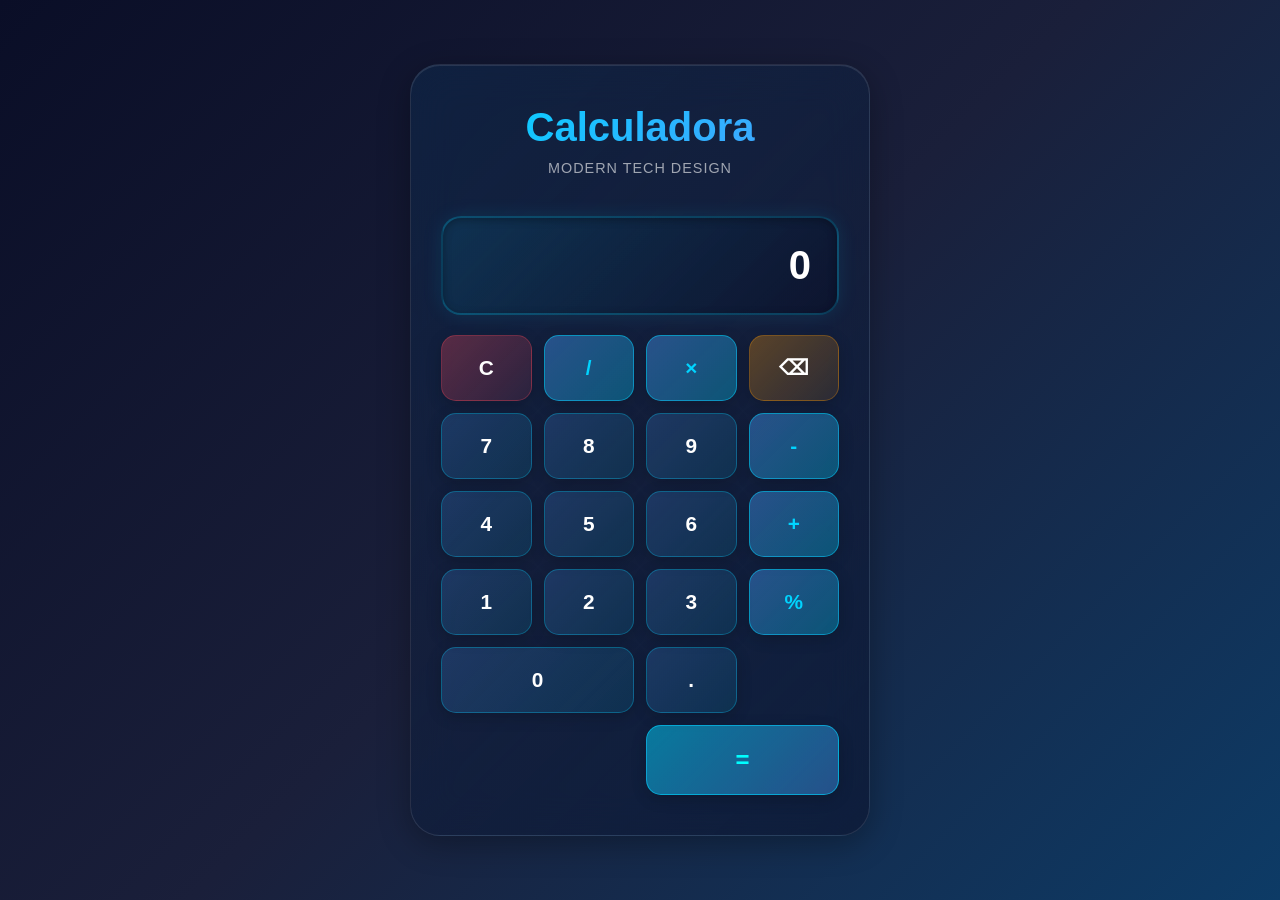
==== index.html @ 07bff548 "Add modern calculator with black and blue gradient design" ====
<!DOCTYPE html>
<html lang="pt-BR">
<head>
    <meta charset="UTF-8">
    <meta name="viewport" content="width=device-width, initial-scale=1.0">
    <title>Calculadora - Jpedro0joao0</title>
    <link rel="stylesheet" href="styles.css">
</head>
<body>
    <div class="container">
        <div class="calculator-wrapper">
            <div class="header">
                <h1>Calculadora</h1>
                <p>Modern Tech Design</p>
            </div>
            
            <div class="calculator">
                <div class="display">
                    <input type="text" id="display" placeholder="0" readonly>
                </div>
                
                <div class="buttons">
                    <button class="btn btn-clear" onclick="clearDisplay()">C</button>
                    <button class="btn btn-operator" onclick="appendOperator('/')">/</button>
                    <button class="btn btn-operator" onclick="appendOperator('*')">×</button>
                    <button class="btn btn-delete" onclick="deleteLast()">⌫</button>
                    
                    <button class="btn" onclick="appendNumber('7')">7</button>
                    <button class="btn" onclick="appendNumber('8')">8</button>
                    <button class="btn" onclick="appendNumber('9')">9</button>
                    <button class="btn btn-operator" onclick="appendOperator('-')">-</button>
                    
                    <button class="btn" onclick="appendNumber('4')">4</button>
                    <button class="btn" onclick="appendNumber('5')">5</button>
                    <button class="btn" onclick="appendNumber('6')">6</button>
                    <button class="btn btn-operator" onclick="appendOperator('+')">+</button>
                    
                    <button class="btn" onclick="appendNumber('1')">1</button>
                    <button class="btn" onclick="appendNumber('2')">2</button>
                    <button class="btn" onclick="appendNumber('3')">3</button>
                    <button class="btn btn-operator" onclick="appendOperator('%')">%</button>
                    
                    <button class="btn btn-zero" onclick="appendNumber('0')">0</button>
                    <button class="btn" onclick="appendNumber('.')">.</button>
                    <button class="btn btn-equals" onclick="calculate()">=</button>
                </div>
            </div>
        </div>
    </div>

    <script src="script.js"></script>
</body>
</html>
---- styles.css ----
* {
    margin: 0;
    padding: 0;
    box-sizing: border-box;
}

body {
    font-family: 'Segoe UI', Tahoma, Geneva, Verdana, sans-serif;
    background: linear-gradient(135deg, #0a0e27 0%, #1a1f3a 50%, #0d3b66 100%);
    min-height: 100vh;
    display: flex;
    justify-content: center;
    align-items: center;
    color: #fff;
}

.container {
    width: 100%;
    max-width: 500px;
    padding: 20px;
}

.calculator-wrapper {
    background: linear-gradient(135deg, rgba(13, 59, 102, 0.3) 0%, rgba(10, 14, 39, 0.5) 100%);
    backdrop-filter: blur(20px);
    border-radius: 30px;
    padding: 40px 30px;
    box-shadow: 
        0 8px 32px rgba(0, 0, 0, 0.3),
        inset 0 1px 0 rgba(255, 255, 255, 0.1);
    border: 1px solid rgba(255, 255, 255, 0.1);
}

.header {
    text-align: center;
    margin-bottom: 40px;
}

.header h1 {
    font-size: 2.5rem;
    background: linear-gradient(135deg, #00d4ff 0%, #4a9eff 100%);
    -webkit-background-clip: text;
    -webkit-text-fill-color: transparent;
    background-clip: text;
    margin-bottom: 10px;
    font-weight: 700;
}

.header p {
    color: rgba(255, 255, 255, 0.6);
    font-size: 0.9rem;
    letter-spacing: 1px;
    text-transform: uppercase;
}

.calculator {
    display: flex;
    flex-direction: column;
    gap: 20px;
}

.display {
    background: linear-gradient(135deg, rgba(0, 212, 255, 0.1) 0%, rgba(10, 14, 39, 0.6) 100%);
    border: 2px solid rgba(0, 212, 255, 0.2);
    border-radius: 20px;
    padding: 25px;
    box-shadow: 
        inset 0 2px 8px rgba(0, 0, 0, 0.3),
        0 0 20px rgba(0, 212, 255, 0.1);
}

#display {
    width: 100%;
    background: transparent;
    border: none;
    color: #fff;
    font-size: 2.5rem;
    text-align: right;
    font-weight: 600;
    outline: none;
    letter-spacing: 1px;
}

#display::placeholder {
    color: rgba(255, 255, 255, 0.3);
}

.buttons {
    display: grid;
    grid-template-columns: repeat(4, 1fr);
    gap: 12px;
}

.btn {
    padding: 20px;
    border: none;
    border-radius: 15px;
    font-size: 1.3rem;
    font-weight: 600;
    cursor: pointer;
    transition: all 0.3s ease;
    background: linear-gradient(135deg, rgba(74, 158, 255, 0.2) 0%, rgba(0, 212, 255, 0.1) 100%);
    color: #fff;
    border: 1px solid rgba(0, 212, 255, 0.3);
    box-shadow: 0 4px 15px rgba(0, 0, 0, 0.2);
    position: relative;
    overflow: hidden;
}

.btn::before {
    content: '';
    position: absolute;
    top: 0;
    left: -100%;
    width: 100%;
    height: 100%;
    background: linear-gradient(90deg, transparent, rgba(255, 255, 255, 0.2), transparent);
    transition: left 0.5s ease;
}

.btn:hover::before {
    left: 100%;
}

.btn:hover {
    background: linear-gradient(135deg, rgba(74, 158, 255, 0.4) 0%, rgba(0, 212, 255, 0.3) 100%);
    box-shadow: 
        0 6px 25px rgba(0, 212, 255, 0.3),
        inset 0 1px 0 rgba(255, 255, 255, 0.2);
    transform: translateY(-2px);
}

.btn:active {
    transform: translateY(0);
    box-shadow: 0 2px 10px rgba(0, 212, 255, 0.2);
}

.btn-clear {
    background: linear-gradient(135deg, rgba(255, 71, 87, 0.3) 0%, rgba(255, 71, 87, 0.1) 100%);
    border-color: rgba(255, 71, 87, 0.3);
    grid-column: 1 / 2;
}

.btn-clear:hover {
    background: linear-gradient(135deg, rgba(255, 71, 87, 0.5) 0%, rgba(255, 71, 87, 0.3) 100%);
    box-shadow: 0 6px 25px rgba(255, 71, 87, 0.3);
}

.btn-delete {
    background: linear-gradient(135deg, rgba(255, 152, 0, 0.3) 0%, rgba(255, 152, 0, 0.1) 100%);
    border-color: rgba(255, 152, 0, 0.3);
}

.btn-delete:hover {
    background: linear-gradient(135deg, rgba(255, 152, 0, 0.5) 0%, rgba(255, 152, 0, 0.3) 100%);
    box-shadow: 0 6px 25px rgba(255, 152, 0, 0.3);
}

.btn-operator {
    background: linear-gradient(135deg, rgba(74, 158, 255, 0.4) 0%, rgba(0, 212, 255, 0.3) 100%);
    border-color: rgba(0, 212, 255, 0.5);
    color: #00d4ff;
    font-weight: 700;
}

.btn-operator:hover {
    background: linear-gradient(135deg, rgba(74, 158, 255, 0.6) 0%, rgba(0, 212, 255, 0.5) 100%);
    box-shadow: 0 6px 25px rgba(0, 212, 255, 0.5);
}

.btn-zero {
    grid-column: 1 / 3;
}

.btn-equals {
    grid-column: 3 / 5;
    background: linear-gradient(135deg, rgba(0, 212, 255, 0.5) 0%, rgba(74, 158, 255, 0.4) 100%);
    border-color: rgba(0, 212, 255, 0.6);
    color: #00ffff;
    font-weight: 700;
    font-size: 1.5rem;
}

.btn-equals:hover {
    background: linear-gradient(135deg, rgba(0, 212, 255, 0.7) 0%, rgba(74, 158, 255, 0.6) 100%);
    box-shadow: 
        0 6px 30px rgba(0, 212, 255, 0.5),
        0 0 20px rgba(0, 212, 255, 0.3);
}

@media (max-width: 480px) {
    .calculator-wrapper {
        padding: 30px 20px;
    }

    .header h1 {
        font-size: 2rem;
    }

    #display {
        font-size: 2rem;
    }

    .btn {
        padding: 18px;
        font-size: 1.1rem;
    }

    .buttons {
        gap: 10px;
    }
}
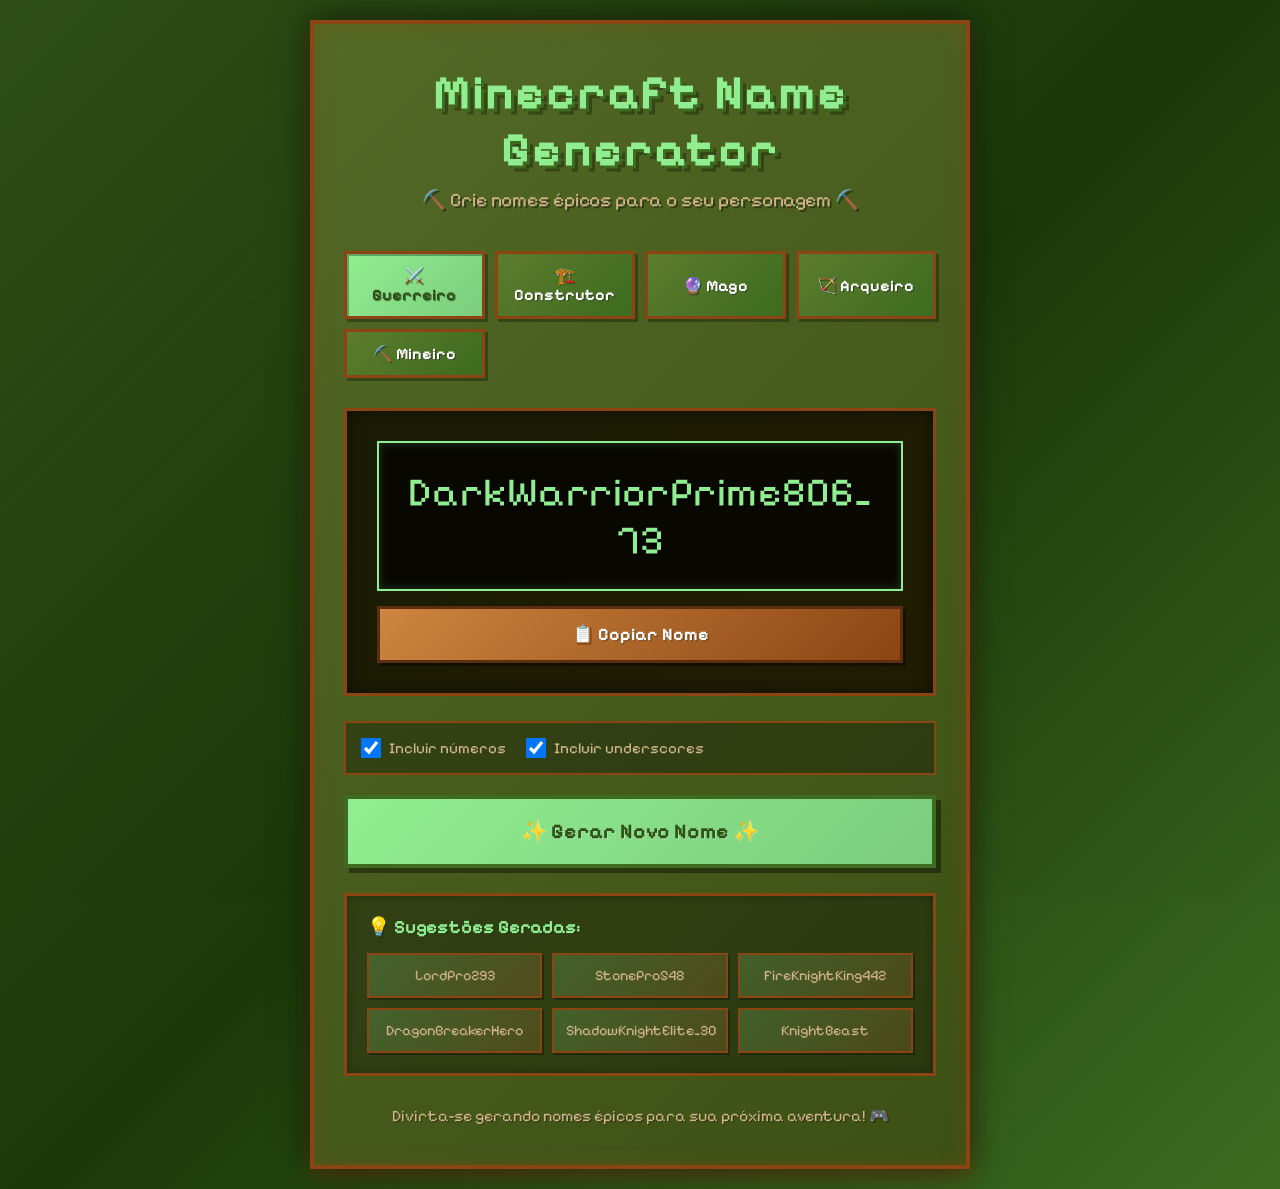
==== commit 15a8ea6b: "Replace index.html with Minecraft name generator" ====
--- a/index.html
+++ b/index.html
@@ -3,51 +3,63 @@
 <head>
     <meta charset="UTF-8">
     <meta name="viewport" content="width=device-width, initial-scale=1.0">
-    <title>Calculadora - Jpedro0joao0</title>
-    <link rel="stylesheet" href="styles.css">
+    <title>Minecraft Name Generator - Gerador de Nomes</title>
+    <link href="https://fonts.googleapis.com/css2?family=Pixelify+Sans:wght@400;700&display=swap" rel="stylesheet">
+    <link rel="stylesheet" href="mine-styles.css">
 </head>
 <body>
+    <div class="minecraft-bg"></div>
+    
     <div class="container">
-        <div class="calculator-wrapper">
+        <div class="wrapper">
             <div class="header">
-                <h1>Calculadora</h1>
-                <p>Modern Tech Design</p>
+                <h1>Minecraft Name Generator</h1>
+                <p>⛏️ Crie nomes épicos para o seu personagem ⛏️</p>
             </div>
-            
-            <div class="calculator">
-                <div class="display">
-                    <input type="text" id="display" placeholder="0" readonly>
+
+            <div class="generator-box">
+                <div class="category-selector">
+                    <button class="category-btn active" onclick="selectCategory('warrior')">⚔️ Guerreiro</button>
+                    <button class="category-btn" onclick="selectCategory('builder')">🏗️ Construtor</button>
+                    <button class="category-btn" onclick="selectCategory('mage')">🔮 Mago</button>
+                    <button class="category-btn" onclick="selectCategory('ranger')">🏹 Arqueiro</button>
+                    <button class="category-btn" onclick="selectCategory('miner')">⛏️ Mineiro</button>
                 </div>
-                
-                <div class="buttons">
-                    <button class="btn btn-clear" onclick="clearDisplay()">C</button>
-                    <button class="btn btn-operator" onclick="appendOperator('/')">/</button>
-                    <button class="btn btn-operator" onclick="appendOperator('*')">×</button>
-                    <button class="btn btn-delete" onclick="deleteLast()">⌫</button>
-                    
-                    <button class="btn" onclick="appendNumber('7')">7</button>
-                    <button class="btn" onclick="appendNumber('8')">8</button>
-                    <button class="btn" onclick="appendNumber('9')">9</button>
-                    <button class="btn btn-operator" onclick="appendOperator('-')">-</button>
-                    
-                    <button class="btn" onclick="appendNumber('4')">4</button>
-                    <button class="btn" onclick="appendNumber('5')">5</button>
-                    <button class="btn" onclick="appendNumber('6')">6</button>
-                    <button class="btn btn-operator" onclick="appendOperator('+')">+</button>
-                    
-                    <button class="btn" onclick="appendNumber('1')">1</button>
-                    <button class="btn" onclick="appendNumber('2')">2</button>
-                    <button class="btn" onclick="appendNumber('3')">3</button>
-                    <button class="btn btn-operator" onclick="appendOperator('%')">%</button>
-                    
-                    <button class="btn btn-zero" onclick="appendNumber('0')">0</button>
-                    <button class="btn" onclick="appendNumber('.')">.</button>
-                    <button class="btn btn-equals" onclick="calculate()">=</button>
+
+                <div class="display-box">
+                    <div class="name-display">
+                        <span id="generated-name">CreeperSlayer</span>
+                    </div>
+                    <button class="copy-btn" onclick="copyName()">📋 Copiar Nome</button>
                 </div>
+
+                <div class="generator-controls">
+                    <label>
+                        <input type="checkbox" id="include-numbers" checked>
+                        Incluir números
+                    </label>
+                    <label>
+                        <input type="checkbox" id="include-underscores" checked>
+                        Incluir underscores
+                    </label>
+                </div>
+
+                <button class="generate-btn" onclick="generateName()">
+                    ✨ Gerar Novo Nome ✨
+                </button>
+
+                <div class="suggestions">
+                    <h3>💡 Sugestões Geradas:</h3>
+                    <div id="suggestions-list" class="suggestions-list"></div>
+                </div>
+            </div>
+
+            <div class="footer">
+                <p>Divirta-se gerando nomes épicos para sua próxima aventura! 🎮</p>
             </div>
         </div>
     </div>
 
-    <script src="script.js"></script>
+    <script src="mine-script.js"></script>
 </body>
-</html>+</html>
--- a/mine-styles.css
+++ b/mine-styles.css
@@ -0,0 +1,292 @@
+@import url('https://fonts.googleapis.com/css2?family=Pixelify+Sans:wght@400;700&display=swap');
+
+* {
+    margin: 0;
+    padding: 0;
+    box-sizing: border-box;
+}
+
+body {
+    font-family: 'Pixelify Sans', cursive;
+    background: linear-gradient(135deg, #2d5016 0%, #1a3a0a 50%, #3d6b1f 100%);
+    min-height: 100vh;
+    display: flex;
+    justify-content: center;
+    align-items: center;
+    color: #fff;
+    position: relative;
+    overflow-x: hidden;
+}
+
+.minecraft-bg {
+    position: fixed;
+    top: 0;
+    left: 0;
+    width: 100%;
+    height: 100%;
+    background: repeating-linear-gradient(
+        0deg,
+        rgba(0, 0, 0, 0.03) 0px,
+        rgba(0, 0, 0, 0.03) 1px,
+        transparent 1px,
+        transparent 2px
+    );
+    pointer-events: none;
+    z-index: 1;
+}
+
+.container {
+    width: 100%;
+    max-width: 700px;
+    padding: 20px;
+    position: relative;
+    z-index: 2;
+}
+
+.wrapper {
+    background: linear-gradient(135deg, rgba(77, 109, 40, 0.9) 0%, rgba(59, 82, 20, 0.95) 100%);
+    border: 4px solid #8B4513;
+    border-radius: 0;
+    padding: 40px 30px;
+    box-shadow: 
+        0 0 30px rgba(0, 0, 0, 0.6),
+        inset 0 0 20px rgba(139, 69, 19, 0.3),
+        0 8px 16px rgba(139, 69, 19, 0.5);
+    position: relative;
+}
+
+.wrapper::before {
+    content: '';
+    position: absolute;
+    top: -4px;
+    left: -4px;
+    right: -4px;
+    bottom: -4px;
+    background: linear-gradient(135deg, #8B4513 0%, #5C2E0F 100%);
+    z-index: -1;
+}
+
+.header {
+    text-align: center;
+    margin-bottom: 40px;
+    text-shadow: 3px 3px 0px rgba(0, 0, 0, 0.5);
+}
+
+.header h1 {
+    font-size: 3rem;
+    color: #90EE90;
+    text-shadow: 3px 3px 0px #3d6b1f, 6px 6px 0px rgba(0, 0, 0, 0.3);
+    margin-bottom: 10px;
+    letter-spacing: 2px;
+}
+
+.header p {
+    font-size: 1.2rem;
+    color: #D2B48C;
+    text-shadow: 2px 2px 0px rgba(0, 0, 0, 0.4);
+}
+
+.category-selector {
+    display: grid;
+    grid-template-columns: repeat(auto-fit, minmax(120px, 1fr));
+    gap: 10px;
+    margin-bottom: 30px;
+}
+
+.category-btn {
+    padding: 12px 15px;
+    border: 3px solid #8B4513;
+    background: linear-gradient(135deg, #5C7C2E 0%, #3d6b1f 100%);
+    color: #fff;
+    font-family: 'Pixelify Sans', cursive;
+    font-size: 1rem;
+    font-weight: 700;
+    cursor: pointer;
+    transition: all 0.2s ease;
+    text-shadow: 1px 1px 0px rgba(0, 0, 0, 0.4);
+    box-shadow: 3px 3px 0px rgba(0, 0, 0, 0.3);
+}
+
+.category-btn:hover {
+    background: linear-gradient(135deg, #90EE90 0%, #7CCD7C 100%);
+    color: #2d5016;
+    transform: translateY(-2px);
+    box-shadow: 4px 4px 0px rgba(0, 0, 0, 0.4);
+}
+
+.category-btn.active {
+    background: linear-gradient(135deg, #90EE90 0%, #7CCD7C 100%);
+    color: #2d5016;
+    box-shadow: inset 2px 2px 0px rgba(0, 0, 0, 0.3), 3px 3px 0px rgba(0, 0, 0, 0.3);
+}
+
+.display-box {
+    background: linear-gradient(135deg, rgba(20, 20, 0, 0.9) 0%, rgba(30, 25, 0, 0.95) 100%);
+    border: 3px solid #8B4513;
+    border-radius: 0;
+    padding: 30px;
+    margin-bottom: 25px;
+    box-shadow: inset 0 0 15px rgba(0, 0, 0, 0.5);
+}
+
+.name-display {
+    background: rgba(0, 0, 0, 0.7);
+    border: 2px solid #90EE90;
+    padding: 25px;
+    margin-bottom: 15px;
+    text-align: center;
+    min-height: 80px;
+    display: flex;
+    align-items: center;
+    justify-content: center;
+    box-shadow: inset 0 0 10px rgba(144, 238, 144, 0.2);
+}
+
+#generated-name {
+    font-size: 2.5rem;
+    color: #90EE90;
+    text-shadow: 2px 2px 0px rgba(0, 0, 0, 0.8);
+    letter-spacing: 1px;
+    word-break: break-all;
+}
+
+.copy-btn {
+    width: 100%;
+    padding: 15px;
+    background: linear-gradient(135deg, #CD853F 0%, #8B4513 100%);
+    color: #fff;
+    border: 3px solid #5C2E0F;
+    font-family: 'Pixelify Sans', cursive;
+    font-size: 1.1rem;
+    font-weight: 700;
+    cursor: pointer;
+    transition: all 0.2s ease;
+    text-shadow: 1px 1px 0px rgba(0, 0, 0, 0.4);
+    box-shadow: 3px 3px 0px rgba(0, 0, 0, 0.4);
+}
+
+.copy-btn:hover {
+    background: linear-gradient(135deg, #DEB887 0%, #CD853F 100%);
+    transform: translateY(-2px);
+    box-shadow: 4px 4px 0px rgba(0, 0, 0, 0.5);
+}
+
+.copy-btn:active {
+    transform: translateY(0);
+    box-shadow: 1px 1px 0px rgba(0, 0, 0, 0.4);
+}
+
+.generator-controls {
+    background: rgba(0, 0, 0, 0.3);
+    border: 2px solid #8B4513;
+    padding: 15px;
+    margin-bottom: 20px;
+    display: flex;
+    gap: 20px;
+    flex-wrap: wrap;
+}
+
+.generator-controls label {
+    display: flex;
+    align-items: center;
+    gap: 8px;
+    cursor: pointer;
+    font-size: 0.95rem;
+    color: #D2B48C;
+}
+
+.generator-controls input[type="checkbox"] {
+    width: 20px;
+    height: 20px;
+    cursor: pointer;
+}
+
+.generate-btn {
+    width: 100%;
+    padding: 20px;
+    background: linear-gradient(135deg, #90EE90 0%, #7CCD7C 100%);
+    color: #2d5016;
+    border: 4px solid #3d6b1f;
+    font-family: 'Pixelify Sans', cursive;
+    font-size: 1.3rem;
+    font-weight: 700;
+    cursor: pointer;
+    transition: all 0.2s ease;
+    text-shadow: 1px 1px 0px rgba(255, 255, 255, 0.3);
+    box-shadow: 5px 5px 0px rgba(0, 0, 0, 0.4);
+    margin-bottom: 25px;
+}
+
+.generate-btn:hover {
+    background: linear-gradient(135deg, #ADFF2F 0%, #90EE90 100%);
+    transform: translateY(-3px);
+    box-shadow: 6px 6px 0px rgba(0, 0, 0, 0.5);
+}
+
+.generate-btn:active {
+    transform: translateY(0);
+    box-shadow: 2px 2px 0px rgba(0, 0, 0, 0.4);
+}
+
+.suggestions {
+    background: rgba(0, 0, 0, 0.3);
+    border: 3px solid #8B4513;
+    padding: 20px;
+    box-shadow: inset 0 0 10px rgba(0, 0, 0, 0.3);
+}
+
+.suggestions h3 {
+    color: #90EE90;
+    margin-bottom: 15px;
+    text-shadow: 1px 1px 0px rgba(0, 0, 0, 0.4);
+}
+
+.suggestions-list {
+    display: grid;
+    grid-template-columns: repeat(auto-fit, minmax(140px, 1fr));
+    gap: 10px;
+}
+
+.suggestion-item {
+    background: linear-gradient(135deg, rgba(144, 238, 144, 0.2) 0%, rgba(205, 133, 63, 0.2) 100%);
+    border: 2px solid #8B4513;
+    padding: 12px;
+    text-align: center;
+    cursor: pointer;
+    transition: all 0.2s ease;
+    color: #D2B48C;
+    font-size: 0.9rem;
+    box-shadow: 2px 2px 0px rgba(0, 0, 0, 0.3);
+}
+
+.suggestion-item:hover {
+    background: linear-gradient(135deg, #90EE90 0%, #7CCD7C 100%);
+    color: #2d5016;
+    transform: translateY(-2px);
+    box-shadow: 3px 3px 0px rgba(0, 0, 0, 0.4);
+}
+
+.footer {
+    text-align: center;
+    margin-top: 30px;
+    color: #D2B48C;
+    text-shadow: 1px 1px 0px rgba(0, 0, 0, 0.4);
+}
+
+@media (max-width: 600px) {
+    .header h1 {
+        font-size: 2rem;
+    }
+
+    #generated-name {
+        font-size: 1.8rem;
+    }
+
+    .category-selector {
+        grid-template-columns: repeat(2, 1fr);
+    }
+
+    .wrapper {
+        padding: 25px 15px;
+    }
+}
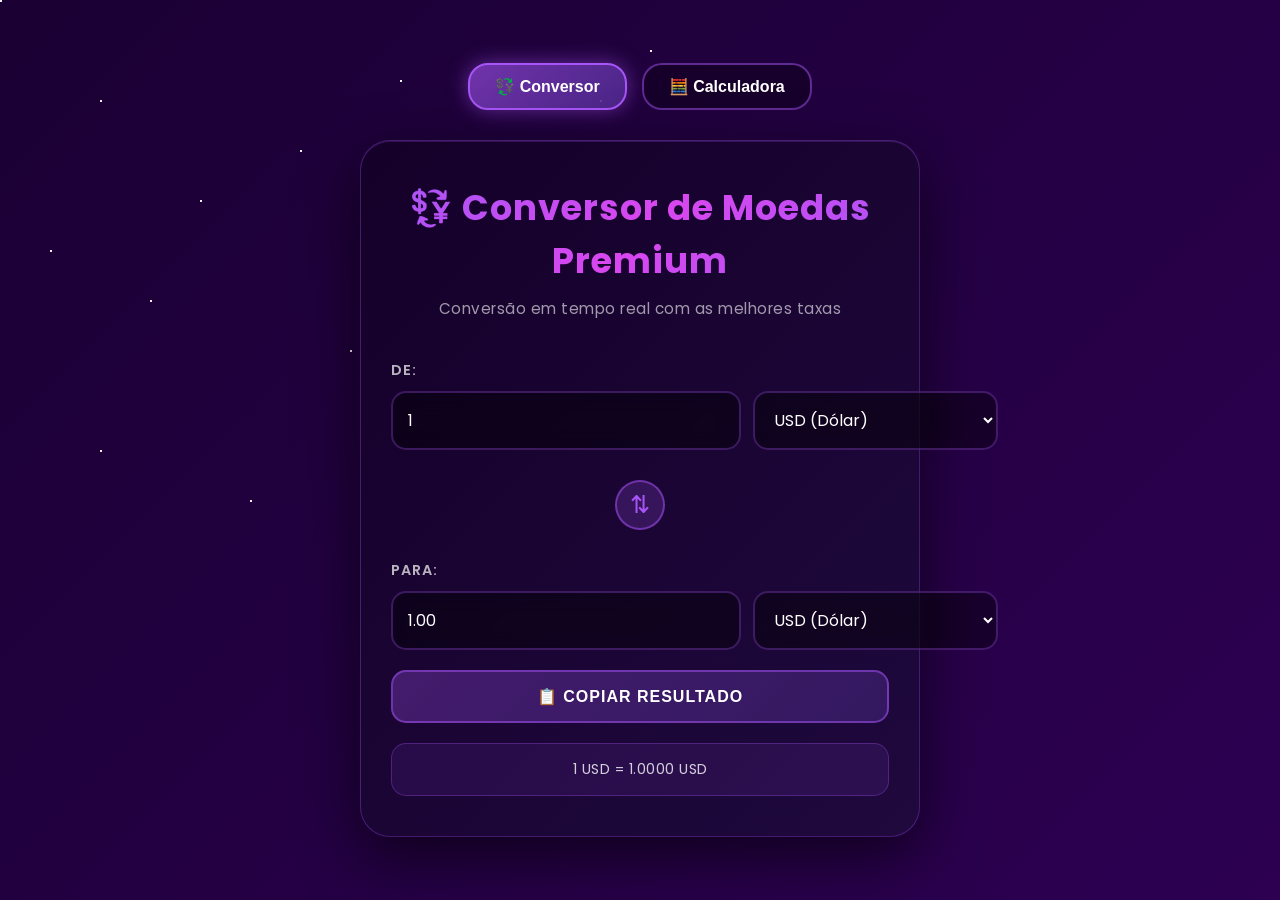
==== commit 5094b6f3: "🔄 ATUALIZAR SITE COMPLETO: Conversor de Moedas + Calculadora (Remover Minecraft)" ====
--- a/index.html
+++ b/index.html
@@ -3,63 +3,126 @@
 <head>
     <meta charset="UTF-8">
     <meta name="viewport" content="width=device-width, initial-scale=1.0">
-    <title>Minecraft Name Generator - Gerador de Nomes</title>
-    <link href="https://fonts.googleapis.com/css2?family=Pixelify+Sans:wght@400;700&display=swap" rel="stylesheet">
-    <link rel="stylesheet" href="mine-styles.css">
+    <title>Conversor de Moedas & Calculadora Premium</title>
+    <link href="https://fonts.googleapis.com/css2?family=Poppins:wght@300;400;600;700&display=swap" rel="stylesheet">
+    <link rel="stylesheet" href="styles.css">
 </head>
 <body>
-    <div class="minecraft-bg"></div>
+    <div class="stars"></div>
     
     <div class="container">
-        <div class="wrapper">
-            <div class="header">
-                <h1>Minecraft Name Generator</h1>
-                <p>⛏️ Crie nomes épicos para o seu personagem ⛏️</p>
-            </div>
+        <!-- NAV TABS -->
+        <div class="nav-tabs">
+            <button class="tab-btn active" onclick="switchTab('converter')">💱 Conversor</button>
+            <button class="tab-btn" onclick="switchTab('calculator')">🧮 Calculadora</button>
+        </div>
 
-            <div class="generator-box">
-                <div class="category-selector">
-                    <button class="category-btn active" onclick="selectCategory('warrior')">⚔️ Guerreiro</button>
-                    <button class="category-btn" onclick="selectCategory('builder')">🏗️ Construtor</button>
-                    <button class="category-btn" onclick="selectCategory('mage')">🔮 Mago</button>
-                    <button class="category-btn" onclick="selectCategory('ranger')">🏹 Arqueiro</button>
-                    <button class="category-btn" onclick="selectCategory('miner')">⛏️ Mineiro</button>
+        <!-- CONVERSOR DE MOEDAS -->
+        <div id="converter" class="tab-content active">
+            <div class="wrapper">
+                <div class="header">
+                    <h1>💱 Conversor de Moedas Premium</h1>
+                    <p>Conversão em tempo real com as melhores taxas</p>
                 </div>
 
-                <div class="display-box">
-                    <div class="name-display">
-                        <span id="generated-name">CreeperSlayer</span>
+                <div class="converter-box">
+                    <div class="input-group">
+                        <label>De:</label>
+                        <div class="input-row">
+                            <input type="number" id="amount" placeholder="1000" value="1" min="0">
+                            <select id="from-currency" onchange="updateConversion()">
+                                <option value="USD">USD (Dólar)</option>
+                                <option value="EUR">EUR (Euro)</option>
+                                <option value="GBP">GBP (Libra)</option>
+                                <option value="JPY">JPY (Iene)</option>
+                                <option value="AUD">AUD (Dólar Australiano)</option>
+                                <option value="CAD">CAD (Dólar Canadense)</option>
+                                <option value="CHF">CHF (Franco Suíço)</option>
+                                <option value="CNY">CNY (Yuan Chinês)</option>
+                                <option value="INR">INR (Rúpia Indiana)</option>
+                                <option value="MXN">MXN (Peso Mexicano)</option>
+                            </select>
+                        </div>
                     </div>
-                    <button class="copy-btn" onclick="copyName()">📋 Copiar Nome</button>
+
+                    <button class="swap-btn" onclick="swapCurrencies()">⇅</button>
+
+                    <div class="input-group">
+                        <label>Para:</label>
+                        <div class="input-row">
+                            <input type="number" id="result" placeholder="0" readonly>
+                            <select id="to-currency" onchange="updateConversion()">
+                                <option value="USD">USD (Dólar)</option>
+                                <option value="EUR">EUR (Euro)</option>
+                                <option value="GBP">GBP (Libra)</option>
+                                <option value="JPY">JPY (Iene)</option>
+                                <option value="AUD">AUD (Dólar Australiano)</option>
+                                <option value="CAD">CAD (Dólar Canadense)</option>
+                                <option value="CHF">CHF (Franco Suíço)</option>
+                                <option value="CNY">CNY (Yuan Chinês)</option>
+                                <option value="INR">INR (Rúpia Indiana)</option>
+                                <option value="MXN">MXN (Peso Mexicano)</option>
+                            </select>
+                        </div>
+                    </div>
+
+                    <button class="action-btn" onclick="copyResult()">📋 Copiar Resultado</button>
+                    
+                    <div class="exchange-info">
+                        <p id="exchange-rate">Taxa de câmbio será carregada...</p>
+                    </div>
+                </div>
+            </div>
+        </div>
+
+        <!-- CALCULADORA -->
+        <div id="calculator" class="tab-content">
+            <div class="wrapper">
+                <div class="header">
+                    <h1>🧮 Calculadora Científica</h1>
+                    <p>Cálculos precisos com interface elegante</p>
                 </div>
 
-                <div class="generator-controls">
-                    <label>
-                        <input type="checkbox" id="include-numbers" checked>
-                        Incluir números
-                    </label>
-                    <label>
-                        <input type="checkbox" id="include-underscores" checked>
-                        Incluir underscores
-                    </label>
+                <div class="calculator-wrapper">
+                    <div class="display">
+                        <input type="text" id="display" placeholder="0" readonly>
+                    </div>
+
+                    <div class="buttons">
+                        <!-- Row 1 -->
+                        <button class="btn btn-clear" onclick="clearDisplay()">AC</button>
+                        <button class="btn btn-operator" onclick="appendOperator('/')">÷</button>
+                        <button class="btn btn-operator" onclick="appendOperator('*')">×</button>
+                        <button class="btn btn-delete" onclick="deleteLast()">⌫</button>
+
+                        <!-- Row 2 -->
+                        <button class="btn" onclick="appendNumber('7')">7</button>
+                        <button class="btn" onclick="appendNumber('8')">8</button>
+                        <button class="btn" onclick="appendNumber('9')">9</button>
+                        <button class="btn btn-operator" onclick="appendOperator('-')">−</button>
+
+                        <!-- Row 3 -->
+                        <button class="btn" onclick="appendNumber('4')">4</button>
+                        <button class="btn" onclick="appendNumber('5')">5</button>
+                        <button class="btn" onclick="appendNumber('6')">6</button>
+                        <button class="btn btn-operator" onclick="appendOperator('+')">+</button>
+
+                        <!-- Row 4 -->
+                        <button class="btn" onclick="appendNumber('1')">1</button>
+                        <button class="btn" onclick="appendNumber('2')">2</button>
+                        <button class="btn" onclick="appendNumber('3')">3</button>
+                        <button class="btn btn-operator" onclick="appendOperator('%')">%</button>
+
+                        <!-- Row 5 -->
+                        <button class="btn btn-zero" onclick="appendNumber('0')">0</button>
+                        <button class="btn" onclick="appendNumber('.')">.</button>
+                        <button class="btn btn-equals" onclick="calculate()">=</button>
+                    </div>
                 </div>
-
-                <button class="generate-btn" onclick="generateName()">
-                    ✨ Gerar Novo Nome ✨
-                </button>
-
-                <div class="suggestions">
-                    <h3>💡 Sugestões Geradas:</h3>
-                    <div id="suggestions-list" class="suggestions-list"></div>
-                </div>
-            </div>
-
-            <div class="footer">
-                <p>Divirta-se gerando nomes épicos para sua próxima aventura! 🎮</p>
             </div>
         </div>
     </div>
 
-    <script src="mine-script.js"></script>
+    <script src="script.js"></script>
 </body>
-</html>
+</html>
--- a/styles.css
+++ b/styles.css
@@ -0,0 +1,448 @@
+* {
+    margin: 0;
+    padding: 0;
+    box-sizing: border-box;
+}
+
+body {
+    font-family: 'Poppins', sans-serif;
+    background: linear-gradient(135deg, #1a0033 0%, #2d0052 25%, #1a0033 50%, #0d001a 75%, #1a0033 100%);
+    background-size: 400% 400%;
+    animation: gradientShift 15s ease infinite;
+    min-height: 100vh;
+    display: flex;
+    justify-content: center;
+    align-items: center;
+    color: #fff;
+    position: relative;
+    overflow-x: hidden;
+}
+
+@keyframes gradientShift {
+    0% { background-position: 0% 50%; }
+    50% { background-position: 100% 50%; }
+    100% { background-position: 0% 50%; }
+}
+
+/* STARS BACKGROUND */
+.stars {
+    position: fixed;
+    top: 0;
+    left: 0;
+    width: 100%;
+    height: 100%;
+    pointer-events: none;
+    z-index: 0;
+}
+
+.stars::before,
+.stars::after {
+    content: '';
+    position: absolute;
+    width: 2px;
+    height: 2px;
+    background: #fff;
+    border-radius: 50%;
+    box-shadow: 
+        100px 100px #fff, 200px 200px #fff, 300px 150px #fff,
+        400px 80px #fff, 150px 300px #fff, 350px 350px #fff,
+        500px 200px #fff, 450px 400px #fff, 50px 250px #fff,
+        600px 100px #fff, 100px 450px #fff, 550px 450px #fff,
+        700px 300px #fff, 250px 500px #fff, 650px 50px #fff;
+    animation: twinkle 3s infinite;
+}
+
+@keyframes twinkle {
+    0%, 100% { opacity: 0.3; }
+    50% { opacity: 1; }
+}
+
+.container {
+    width: 100%;
+    max-width: 600px;
+    padding: 20px;
+    position: relative;
+    z-index: 1;
+}
+
+/* NAV TABS */
+.nav-tabs {
+    display: flex;
+    gap: 15px;
+    margin-bottom: 30px;
+    justify-content: center;
+}
+
+.tab-btn {
+    padding: 12px 25px;
+    border: 2px solid rgba(168, 85, 247, 0.5);
+    background: rgba(0, 0, 0, 0.3);
+    color: #fff;
+    border-radius: 20px;
+    font-size: 1rem;
+    font-weight: 600;
+    cursor: pointer;
+    transition: all 0.4s ease;
+    backdrop-filter: blur(10px);
+}
+
+.tab-btn:hover {
+    border-color: rgba(168, 85, 247, 1);
+    background: rgba(168, 85, 247, 0.2);
+    transform: translateY(-2px);
+}
+
+.tab-btn.active {
+    background: linear-gradient(135deg, rgba(168, 85, 247, 0.6) 0%, rgba(139, 92, 246, 0.4) 100%);
+    border-color: #a855f7;
+    box-shadow: 0 0 20px rgba(168, 85, 247, 0.5);
+}
+
+/* TAB CONTENT */
+.tab-content {
+    display: none;
+    animation: fadeIn 0.5s ease;
+}
+
+.tab-content.active {
+    display: block;
+}
+
+@keyframes fadeIn {
+    from { opacity: 0; transform: translateY(10px); }
+    to { opacity: 1; transform: translateY(0); }
+}
+
+.wrapper {
+    background: linear-gradient(135deg, rgba(20, 0, 40, 0.9) 0%, rgba(30, 10, 60, 0.9) 100%);
+    border-radius: 30px;
+    padding: 40px 30px;
+    box-shadow: 0 20px 60px rgba(0, 0, 0, 0.6), 
+                inset 0 1px 0 rgba(168, 85, 247, 0.2);
+    border: 1px solid rgba(168, 85, 247, 0.3);
+    backdrop-filter: blur(20px);
+}
+
+.header {
+    text-align: center;
+    margin-bottom: 40px;
+}
+
+.header h1 {
+    font-size: 2.2rem;
+    background: linear-gradient(135deg, #a855f7 0%, #d946ef 50%, #a855f7 100%);
+    -webkit-background-clip: text;
+    -webkit-text-fill-color: transparent;
+    background-clip: text;
+    margin-bottom: 10px;
+    font-weight: 700;
+    letter-spacing: 1px;
+}
+
+.header p {
+    color: rgba(255, 255, 255, 0.6);
+    font-size: 0.95rem;
+    letter-spacing: 0.5px;
+}
+
+/* CONVERSOR */
+.converter-box {
+    display: flex;
+    flex-direction: column;
+    gap: 20px;
+}
+
+.input-group {
+    display: flex;
+    flex-direction: column;
+    gap: 10px;
+}
+
+.input-group label {
+    color: rgba(255, 255, 255, 0.7);
+    font-size: 0.9rem;
+    font-weight: 600;
+    text-transform: uppercase;
+    letter-spacing: 1px;
+}
+
+.input-row {
+    display: flex;
+    gap: 12px;
+}
+
+.input-row input,
+.input-row select {
+    flex: 1;
+    padding: 15px;
+    border: 2px solid rgba(168, 85, 247, 0.3);
+    background: rgba(0, 0, 0, 0.4);
+    color: #fff;
+    border-radius: 15px;
+    font-size: 1rem;
+    font-family: 'Poppins', sans-serif;
+    transition: all 0.3s ease;
+    backdrop-filter: blur(10px);
+}
+
+.input-row input::placeholder,
+.input-row select::placeholder {
+    color: rgba(255, 255, 255, 0.3);
+}
+
+.input-row input:focus,
+.input-row select:focus {
+    outline: none;
+    border-color: #a855f7;
+    box-shadow: 0 0 15px rgba(168, 85, 247, 0.4);
+    background: rgba(0, 0, 0, 0.6);
+}
+
+.input-row select option {
+    background: #1a0033;
+    color: #fff;
+}
+
+.swap-btn {
+    align-self: center;
+    width: 50px;
+    height: 50px;
+    border-radius: 50%;
+    border: 2px solid rgba(168, 85, 247, 0.5);
+    background: rgba(168, 85, 247, 0.2);
+    color: #a855f7;
+    font-size: 1.5rem;
+    cursor: pointer;
+    transition: all 0.3s ease;
+    display: flex;
+    align-items: center;
+    justify-content: center;
+    margin: 10px 0;
+}
+
+.swap-btn:hover {
+    background: rgba(168, 85, 247, 0.4);
+    border-color: #a855f7;
+    transform: rotate(180deg);
+    box-shadow: 0 0 15px rgba(168, 85, 247, 0.5);
+}
+
+.exchange-info {
+    padding: 15px;
+    background: rgba(168, 85, 247, 0.1);
+    border-radius: 15px;
+    border: 1px solid rgba(168, 85, 247, 0.3);
+    text-align: center;
+}
+
+.exchange-info p {
+    color: rgba(255, 255, 255, 0.8);
+    font-size: 0.9rem;
+    letter-spacing: 0.5px;
+}
+
+/* BOTÕES */
+.action-btn {
+    padding: 15px;
+    border: 2px solid rgba(168, 85, 247, 0.5);
+    background: linear-gradient(135deg, rgba(168, 85, 247, 0.3) 0%, rgba(139, 92, 246, 0.2) 100%);
+    color: #fff;
+    border-radius: 15px;
+    font-size: 1rem;
+    font-weight: 600;
+    cursor: pointer;
+    transition: all 0.3s ease;
+    letter-spacing: 1px;
+    text-transform: uppercase;
+}
+
+.action-btn:hover {
+    border-color: #a855f7;
+    background: linear-gradient(135deg, rgba(168, 85, 247, 0.5) 0%, rgba(139, 92, 246, 0.4) 100%);
+    box-shadow: 0 0 20px rgba(168, 85, 247, 0.4);
+    transform: translateY(-2px);
+}
+
+/* CALCULADORA */
+.calculator-wrapper {
+    display: flex;
+    flex-direction: column;
+    gap: 20px;
+}
+
+.display {
+    background: rgba(0, 0, 0, 0.5);
+    border: 2px solid rgba(168, 85, 247, 0.4);
+    border-radius: 20px;
+    padding: 25px;
+    box-shadow: inset 0 0 20px rgba(0, 0, 0, 0.5);
+}
+
+#display {
+    width: 100%;
+    background: transparent;
+    border: none;
+    color: #fff;
+    font-size: 2.5rem;
+    text-align: right;
+    font-weight: 600;
+    outline: none;
+    letter-spacing: 2px;
+    font-family: 'Poppins', sans-serif;
+}
+
+#display::placeholder {
+    color: rgba(255, 255, 255, 0.2);
+}
+
+.buttons {
+    display: grid;
+    grid-template-columns: repeat(4, 1fr);
+    gap: 12px;
+}
+
+.btn {
+    padding: 18px;
+    border: 2px solid rgba(168, 85, 247, 0.3);
+    border-radius: 15px;
+    font-size: 1.2rem;
+    font-weight: 600;
+    cursor: pointer;
+    transition: all 0.3s ease;
+    background: rgba(168, 85, 247, 0.2);
+    color: #fff;
+    box-shadow: 0 4px 15px rgba(0, 0, 0, 0.3);
+    position: relative;
+    overflow: hidden;
+    font-family: 'Poppins', sans-serif;
+}
+
+.btn::before {
+    content: '';
+    position: absolute;
+    top: 0;
+    left: -100%;
+    width: 100%;
+    height: 100%;
+    background: rgba(168, 85, 247, 0.3);
+    transition: left 0.3s ease;
+    z-index: -1;
+}
+
+.btn:hover::before {
+    left: 0;
+}
+
+.btn:hover {
+    border-color: rgba(168, 85, 247, 0.7);
+    box-shadow: 0 6px 25px rgba(168, 85, 247, 0.3);
+    transform: translateY(-2px);
+}
+
+.btn:active {
+    transform: translateY(0);
+}
+
+.btn-clear {
+    background: rgba(239, 68, 68, 0.3);
+    border-color: rgba(239, 68, 68, 0.5);
+    color: #ff6b6b;
+}
+
+.btn-clear:hover {
+    background: rgba(239, 68, 68, 0.5);
+    border-color: rgba(239, 68, 68, 0.7);
+    box-shadow: 0 6px 25px rgba(239, 68, 68, 0.3);
+}
+
+.btn-delete {
+    background: rgba(251, 146, 60, 0.3);
+    border-color: rgba(251, 146, 60, 0.5);
+    color: #ffb366;
+}
+
+.btn-delete:hover {
+    background: rgba(251, 146, 60, 0.5);
+    border-color: rgba(251, 146, 60, 0.7);
+    box-shadow: 0 6px 25px rgba(251, 146, 60, 0.3);
+}
+
+.btn-operator {
+    background: rgba(168, 85, 247, 0.4);
+    border-color: rgba(168, 85, 247, 0.6);
+    color: #d946ef;
+    font-weight: 700;
+}
+
+.btn-operator:hover {
+    background: rgba(168, 85, 247, 0.6);
+    border-color: rgba(168, 85, 247, 0.8);
+    box-shadow: 0 6px 25px rgba(168, 85, 247, 0.4);
+}
+
+.btn-zero {
+    grid-column: 1 / 3;
+}
+
+.btn-equals {
+    grid-column: 3 / 5;
+    background: linear-gradient(135deg, rgba(168, 85, 247, 0.6) 0%, rgba(217, 70, 239, 0.5) 100%);
+    border-color: rgba(168, 85, 247, 0.8);
+    color: #fff;
+    font-weight: 700;
+    font-size: 1.4rem;
+}
+
+.btn-equals:hover {
+    background: linear-gradient(135deg, rgba(168, 85, 247, 0.8) 0%, rgba(217, 70, 239, 0.7) 100%);
+    box-shadow: 0 6px 30px rgba(168, 85, 247, 0.5);
+    border-color: #d946ef;
+}
+
+/* RESPONSIVE */
+@media (max-width: 480px) {
+    .wrapper {
+        padding: 25px 20px;
+    }
+
+    .header h1 {
+        font-size: 1.8rem;
+    }
+
+    .header p {
+        font-size: 0.85rem;
+    }
+
+    .nav-tabs {
+        flex-direction: column;
+        gap: 10px;
+    }
+
+    .tab-btn {
+        width: 100%;
+        padding: 10px 15px;
+        font-size: 0.9rem;
+    }
+
+    #display {
+        font-size: 2rem;
+    }
+
+    .btn {
+        padding: 16px;
+        font-size: 1rem;
+    }
+
+    .buttons {
+        gap: 10px;
+    }
+
+    .input-row {
+        flex-direction: column;
+    }
+
+    .input-row input,
+    .input-row select {
+        width: 100%;
+    }
+}
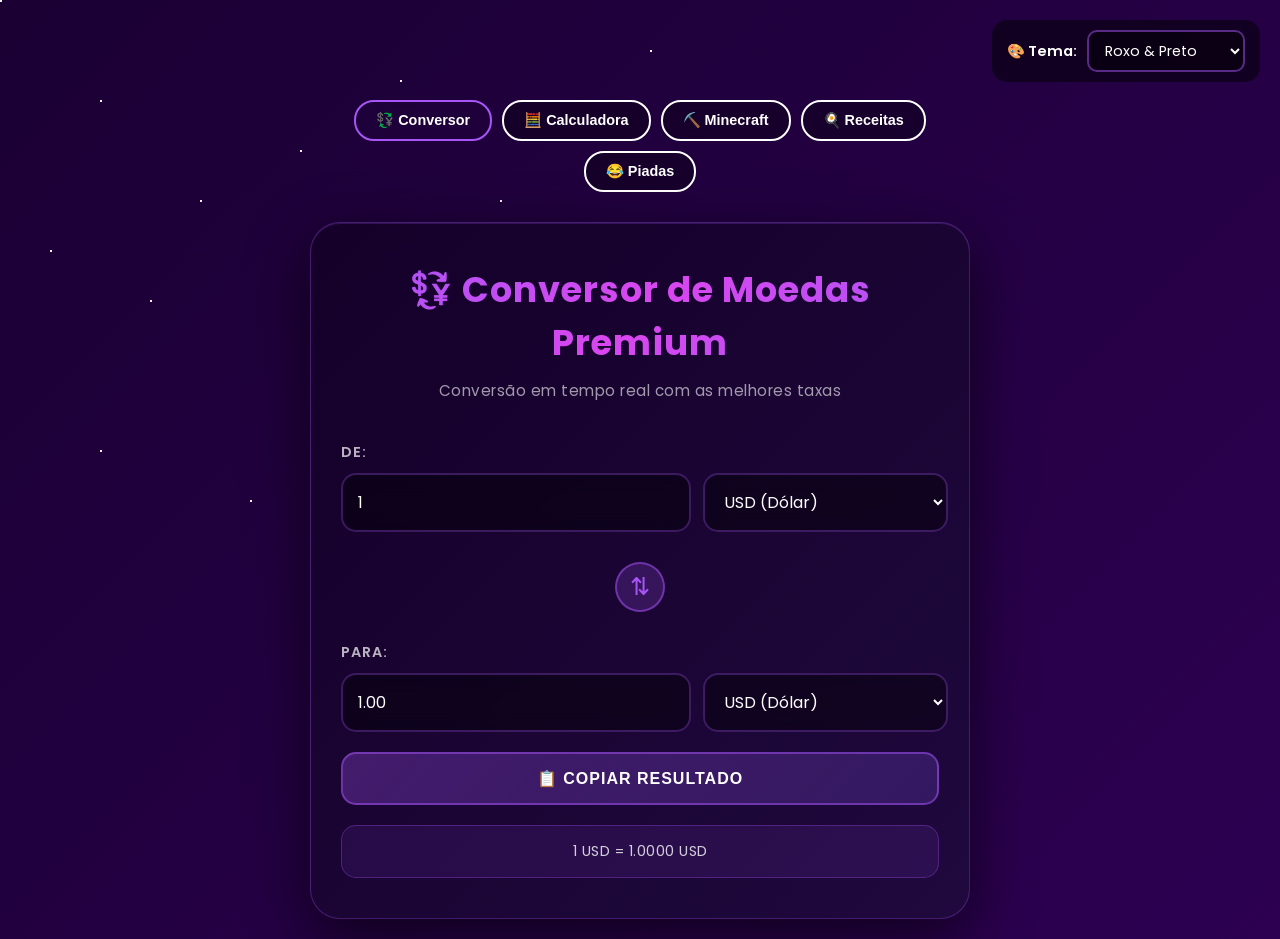
==== commit 6f6e327f: "Add theme switcher and new features: recipes and jokes" ====
--- a/index.html
+++ b/index.html
@@ -10,11 +10,27 @@
 <body>
     <div class="stars"></div>
     
+    <!-- THEME SWITCHER -->
+    <div class="theme-switcher">
+        <label for="theme-select">🎨 Tema:</label>
+        <select id="theme-select" onchange="switchTheme(this.value)">
+            <option value="purple-dark">Roxo & Preto</option>
+            <option value="blue-dark">Azul & Preto</option>
+            <option value="cyan-dark">Ciano & Preto</option>
+            <option value="pink-dark">Rosa & Preto</option>
+            <option value="green-dark">Verde & Preto</option>
+            <option value="orange-dark">Laranja & Preto</option>
+        </select>
+    </div>
+    
     <div class="container">
         <!-- NAV TABS -->
         <div class="nav-tabs">
             <button class="tab-btn active" onclick="switchTab('converter')">💱 Conversor</button>
             <button class="tab-btn" onclick="switchTab('calculator')">🧮 Calculadora</button>
+            <button class="tab-btn" onclick="switchTab('minecraft')">⛏️ Minecraft</button>
+            <button class="tab-btn" onclick="switchTab('recipes')">🍳 Receitas</button>
+            <button class="tab-btn" onclick="switchTab('jokes')">😂 Piadas</button>
         </div>
 
         <!-- CONVERSOR DE MOEDAS -->
@@ -121,8 +137,80 @@
                 </div>
             </div>
         </div>
+
+        <!-- MINECRAFT NAME GENERATOR -->
+        <div id="minecraft" class="tab-content">
+            <div class="wrapper">
+                <div class="header">
+                    <h1>⛏️ Gerador de Nomes Minecraft</h1>
+                    <p>Crie nomes épicos para seu personagem</p>
+                </div>
+
+                <div class="generator-box">
+                    <div class="category-selector">
+                        <button class="category-btn active" onclick="selectCategory('warrior')">⚔️ Guerreiro</button>
+                        <button class="category-btn" onclick="selectCategory('builder')">🏗️ Construtor</button>
+                        <button class="category-btn" onclick="selectCategory('mage')">🔮 Mago</button>
+                        <button class="category-btn" onclick="selectCategory('ranger')">🏹 Arqueiro</button>
+                        <button class="category-btn" onclick="selectCategory('miner')">⛏️ Mineiro</button>
+                    </div>
+
+                    <div class="display-box">
+                        <div class="name-display">
+                            <span id="generated-name">CreeperSlayer</span>
+                        </div>
+                        <button class="copy-btn" onclick="copyName()">📋 Copiar Nome</button>
+                    </div>
+
+                    <button class="generate-btn" onclick="generateName()">
+                        ✨ Gerar Novo Nome ✨
+                    </button>
+
+                    <div class="suggestions">
+                        <h3>💡 Sugestões Geradas:</h3>
+                        <div id="suggestions-list" class="suggestions-list"></div>
+                    </div>
+                </div>
+            </div>
+        </div>
+
+        <!-- RECEITAS -->
+        <div id="recipes" class="tab-content">
+            <div class="wrapper">
+                <div class="header">
+                    <h1>🍳 Receitas Práticas</h1>
+                    <p>Receitas rápidas e deliciosas</p>
+                </div>
+
+                <div class="recipes-box">
+                    <button class="generate-btn" onclick="getRandomRecipe()">🎲 Receita Aleatória</button>
+                    
+                    <div id="recipe-display" class="recipe-display">
+                        <p style="text-align: center; color: rgba(255,255,255,0.6);">Clique no botão para gerar uma receita!</p>
+                    </div>
+                </div>
+            </div>
+        </div>
+
+        <!-- PIADAS -->
+        <div id="jokes" class="tab-content">
+            <div class="wrapper">
+                <div class="header">
+                    <h1>😂 Piadas Engraçadas</h1>
+                    <p>Ria um pouco neste momento!</p>
+                </div>
+
+                <div class="jokes-box">
+                    <button class="generate-btn" onclick="getRandomJoke()">😄 Nova Piada</button>
+                    
+                    <div id="joke-display" class="joke-display">
+                        <p style="text-align: center; color: rgba(255,255,255,0.6);">Clique no botão para ler uma piada!</p>
+                    </div>
+                </div>
+            </div>
+        </div>
     </div>
 
     <script src="script.js"></script>
 </body>
-</html>+</html>
--- a/styles.css
+++ b/styles.css
@@ -4,9 +4,19 @@
     box-sizing: border-box;
 }
 
+:root {
+    /* Default Purple Theme */
+    --primary-color: #a855f7;
+    --primary-dark: #d946ef;
+    --bg-dark: #1a0033;
+    --bg-medium: #2d0052;
+    --bg-light: #0d001a;
+    --accent-color: #a855f7;
+}
+
 body {
     font-family: 'Poppins', sans-serif;
-    background: linear-gradient(135deg, #1a0033 0%, #2d0052 25%, #1a0033 50%, #0d001a 75%, #1a0033 100%);
+    background: linear-gradient(135deg, var(--bg-dark) 0%, var(--bg-medium) 25%, var(--bg-dark) 50%, var(--bg-light) 75%, var(--bg-dark) 100%);
     background-size: 400% 400%;
     animation: gradientShift 15s ease infinite;
     min-height: 100vh;
@@ -22,6 +32,89 @@
     0% { background-position: 0% 50%; }
     50% { background-position: 100% 50%; }
     100% { background-position: 0% 50%; }
+}
+
+/* THEME SWITCHER */
+.theme-switcher {
+    position: fixed;
+    top: 20px;
+    right: 20px;
+    z-index: 1000;
+    display: flex;
+    align-items: center;
+    gap: 10px;
+    background: rgba(0, 0, 0, 0.5);
+    padding: 10px 15px;
+    border-radius: 15px;
+    backdrop-filter: blur(10px);
+}
+
+.theme-switcher label {
+    color: #fff;
+    font-weight: 600;
+    font-size: 0.9rem;
+}
+
+.theme-switcher select {
+    padding: 8px 12px;
+    border: 2px solid rgba(168, 85, 247, 0.5);
+    background: rgba(0, 0, 0, 0.4);
+    color: #fff;
+    border-radius: 10px;
+    font-size: 0.9rem;
+    font-family: 'Poppins', sans-serif;
+    cursor: pointer;
+    transition: all 0.3s ease;
+}
+
+.theme-switcher select:hover {
+    border-color: var(--primary-color);
+}
+
+.theme-switcher select option {
+    background: #1a0033;
+    color: #fff;
+}
+
+/* THEME VARIANTS */
+body.blue-theme {
+    --primary-color: #3b82f6;
+    --primary-dark: #60a5fa;
+    --bg-dark: #0f172a;
+    --bg-medium: #1e293b;
+    --bg-light: #0c0f1f;
+}
+
+body.cyan-theme {
+    --primary-color: #06b6d4;
+    --primary-dark: #22d3ee;
+    --bg-dark: #082f49;
+    --bg-medium: #164e63;
+    --bg-light: #041e3d;
+}
+
+body.pink-theme {
+    --primary-color: #ec4899;
+    --primary-dark: #f472b6;
+    --bg-dark: #500724;
+    --bg-medium: #831843;
+    --bg-light: #3f0521;
+}
+
+body.green-theme {
+    --primary-color: #10b981;
+    --primary-dark: #34d399;
+    --bg-dark: #051b15;
+    --bg-medium: #064e3b;
+    --bg-light: #022c1d;
+}
+
+body.orange-theme {
+    --primary-color: #f97316;
+    --primary-dark: #fb923c;
+    --bg-dark: #431407;
+    --bg-medium: #7c2d12;
+    --bg-light: #1f0f04;
 }
 
 /* STARS BACKGROUND */
@@ -59,43 +152,46 @@
 
 .container {
     width: 100%;
-    max-width: 600px;
+    max-width: 700px;
     padding: 20px;
     position: relative;
     z-index: 1;
+    margin-top: 80px;
 }
 
 /* NAV TABS */
 .nav-tabs {
     display: flex;
-    gap: 15px;
+    gap: 10px;
     margin-bottom: 30px;
     justify-content: center;
+    flex-wrap: wrap;
 }
 
 .tab-btn {
-    padding: 12px 25px;
+    padding: 10px 20px;
     border: 2px solid rgba(168, 85, 247, 0.5);
     background: rgba(0, 0, 0, 0.3);
     color: #fff;
     border-radius: 20px;
-    font-size: 1rem;
+    font-size: 0.9rem;
     font-weight: 600;
     cursor: pointer;
     transition: all 0.4s ease;
     backdrop-filter: blur(10px);
+    border-color: rgba(var(--primary-rgb), 0.5);
 }
 
 .tab-btn:hover {
-    border-color: rgba(168, 85, 247, 1);
-    background: rgba(168, 85, 247, 0.2);
+    border-color: var(--primary-color);
+    background: rgba(var(--primary-rgb), 0.2);
     transform: translateY(-2px);
 }
 
 .tab-btn.active {
-    background: linear-gradient(135deg, rgba(168, 85, 247, 0.6) 0%, rgba(139, 92, 246, 0.4) 100%);
-    border-color: #a855f7;
-    box-shadow: 0 0 20px rgba(168, 85, 247, 0.5);
+    background: linear-gradient(135deg, rgba(var(--primary-rgb), 0.6) 0%, rgba(var(--primary-rgb), 0.4) 100%);
+    border-color: var(--primary-color);
+    box-shadow: 0 0 20px rgba(var(--primary-rgb), 0.5);
 }
 
 /* TAB CONTENT */
@@ -130,7 +226,7 @@
 
 .header h1 {
     font-size: 2.2rem;
-    background: linear-gradient(135deg, #a855f7 0%, #d946ef 50%, #a855f7 100%);
+    background: linear-gradient(135deg, var(--primary-color) 0%, var(--primary-dark) 50%, var(--primary-color) 100%);
     -webkit-background-clip: text;
     -webkit-text-fill-color: transparent;
     background-clip: text;
@@ -193,7 +289,7 @@
 .input-row input:focus,
 .input-row select:focus {
     outline: none;
-    border-color: #a855f7;
+    border-color: var(--primary-color);
     box-shadow: 0 0 15px rgba(168, 85, 247, 0.4);
     background: rgba(0, 0, 0, 0.6);
 }
@@ -210,7 +306,7 @@
     border-radius: 50%;
     border: 2px solid rgba(168, 85, 247, 0.5);
     background: rgba(168, 85, 247, 0.2);
-    color: #a855f7;
+    color: var(--primary-color);
     font-size: 1.5rem;
     cursor: pointer;
     transition: all 0.3s ease;
@@ -222,7 +318,7 @@
 
 .swap-btn:hover {
     background: rgba(168, 85, 247, 0.4);
-    border-color: #a855f7;
+    border-color: var(--primary-color);
     transform: rotate(180deg);
     box-shadow: 0 0 15px rgba(168, 85, 247, 0.5);
 }
@@ -257,7 +353,7 @@
 }
 
 .action-btn:hover {
-    border-color: #a855f7;
+    border-color: var(--primary-color);
     background: linear-gradient(135deg, rgba(168, 85, 247, 0.5) 0%, rgba(139, 92, 246, 0.4) 100%);
     box-shadow: 0 0 20px rgba(168, 85, 247, 0.4);
     transform: translateY(-2px);
@@ -399,7 +495,222 @@
     border-color: #d946ef;
 }
 
+/* MINECRAFT GENERATOR */
+.generator-box {
+    display: flex;
+    flex-direction: column;
+    gap: 20px;
+}
+
+.category-selector {
+    display: grid;
+    grid-template-columns: repeat(auto-fit, minmax(120px, 1fr));
+    gap: 10px;
+}
+
+.category-btn {
+    padding: 12px 15px;
+    border: 2px solid rgba(168, 85, 247, 0.3);
+    background: rgba(0, 0, 0, 0.4);
+    color: #fff;
+    border-radius: 12px;
+    font-size: 0.9rem;
+    font-weight: 600;
+    cursor: pointer;
+    transition: all 0.3s ease;
+}
+
+.category-btn:hover,
+.category-btn.active {
+    border-color: var(--primary-color);
+    background: rgba(168, 85, 247, 0.3);
+    box-shadow: 0 0 15px rgba(168, 85, 247, 0.3);
+}
+
+.display-box {
+    display: flex;
+    flex-direction: column;
+    gap: 15px;
+    padding: 20px;
+    background: rgba(0, 0, 0, 0.3);
+    border-radius: 15px;
+    border: 1px solid rgba(168, 85, 247, 0.2);
+}
+
+.name-display {
+    padding: 20px;
+    background: rgba(0, 0, 0, 0.5);
+    border: 2px solid rgba(168, 85, 247, 0.4);
+    border-radius: 12px;
+    text-align: center;
+    font-size: 1.8rem;
+    font-weight: 700;
+    color: var(--primary-color);
+    letter-spacing: 2px;
+}
+
+.copy-btn {
+    padding: 12px;
+    border: 2px solid rgba(168, 85, 247, 0.5);
+    background: rgba(168, 85, 247, 0.2);
+    color: #fff;
+    border-radius: 10px;
+    cursor: pointer;
+    transition: all 0.3s ease;
+    font-weight: 600;
+}
+
+.copy-btn:hover {
+    background: rgba(168, 85, 247, 0.4);
+    border-color: var(--primary-color);
+    box-shadow: 0 0 10px rgba(168, 85, 247, 0.3);
+}
+
+.generate-btn {
+    padding: 15px;
+    border: 2px solid var(--primary-color);
+    background: linear-gradient(135deg, rgba(var(--primary-rgb), 0.4) 0%, rgba(var(--primary-rgb), 0.2) 100%);
+    color: #fff;
+    border-radius: 12px;
+    font-size: 1rem;
+    font-weight: 700;
+    cursor: pointer;
+    transition: all 0.3s ease;
+    letter-spacing: 1px;
+    text-transform: uppercase;
+}
+
+.generate-btn:hover {
+    background: linear-gradient(135deg, rgba(var(--primary-rgb), 0.6) 0%, rgba(var(--primary-rgb), 0.4) 100%);
+    box-shadow: 0 0 20px rgba(var(--primary-rgb), 0.5);
+    transform: translateY(-2px);
+}
+
+.suggestions {
+    padding: 20px;
+    background: rgba(0, 0, 0, 0.3);
+    border-radius: 12px;
+    border: 1px solid rgba(168, 85, 247, 0.2);
+}
+
+.suggestions h3 {
+    margin-bottom: 15px;
+    color: var(--primary-color);
+}
+
+.suggestions-list {
+    display: grid;
+    grid-template-columns: repeat(auto-fit, minmax(120px, 1fr));
+    gap: 10px;
+}
+
+.suggestion-item {
+    padding: 10px;
+    background: rgba(168, 85, 247, 0.1);
+    border: 1px solid rgba(168, 85, 247, 0.3);
+    border-radius: 8px;
+    text-align: center;
+    font-size: 0.85rem;
+    color: rgba(255, 255, 255, 0.8);
+    cursor: pointer;
+    transition: all 0.2s ease;
+}
+
+.suggestion-item:hover {
+    background: rgba(168, 85, 247, 0.2);
+    border-color: var(--primary-color);
+}
+
+/* RECIPES & JOKES */
+.recipes-box,
+.jokes-box {
+    display: flex;
+    flex-direction: column;
+    gap: 20px;
+}
+
+.recipe-display,
+.joke-display {
+    padding: 25px;
+    background: rgba(0, 0, 0, 0.3);
+    border-radius: 15px;
+    border: 1px solid rgba(168, 85, 247, 0.2);
+    min-height: 200px;
+    display: flex;
+    align-items: center;
+    justify-content: center;
+    flex-direction: column;
+}
+
+.recipe-display h2,
+.joke-display h2 {
+    color: var(--primary-color);
+    margin-bottom: 15px;
+    text-align: center;
+}
+
+.recipe-display p,
+.joke-display p {
+    color: rgba(255, 255, 255, 0.8);
+    line-height: 1.6;
+    margin-bottom: 10px;
+}
+
+.recipe-ingredients {
+    margin: 15px 0;
+    padding: 15px;
+    background: rgba(0, 0, 0, 0.4);
+    border-left: 4px solid var(--primary-color);
+    border-radius: 8px;
+}
+
+.recipe-ingredients h3 {
+    color: var(--primary-color);
+    margin-bottom: 10px;
+}
+
+.recipe-ingredients ul {
+    list-style: none;
+    padding-left: 0;
+}
+
+.recipe-ingredients li {
+    color: rgba(255, 255, 255, 0.7);
+    padding: 5px 0;
+    padding-left: 20px;
+    position: relative;
+}
+
+.recipe-ingredients li:before {
+    content: "✓";
+    position: absolute;
+    left: 0;
+    color: var(--primary-color);
+}
+
 /* RESPONSIVE */
+@media (max-width: 768px) {
+    .theme-switcher {
+        top: 10px;
+        right: 10px;
+        font-size: 0.8rem;
+        padding: 8px 12px;
+    }
+
+    .container {
+        margin-top: 70px;
+    }
+
+    .nav-tabs {
+        gap: 8px;
+    }
+
+    .tab-btn {
+        padding: 8px 15px;
+        font-size: 0.8rem;
+    }
+}
+
 @media (max-width: 480px) {
     .wrapper {
         padding: 25px 20px;
@@ -415,7 +726,7 @@
 
     .nav-tabs {
         flex-direction: column;
-        gap: 10px;
+        gap: 8px;
     }
 
     .tab-btn {
@@ -445,4 +756,8 @@
     .input-row select {
         width: 100%;
     }
-}
+
+    .category-selector {
+        grid-template-columns: repeat(2, 1fr);
+    }
+}
